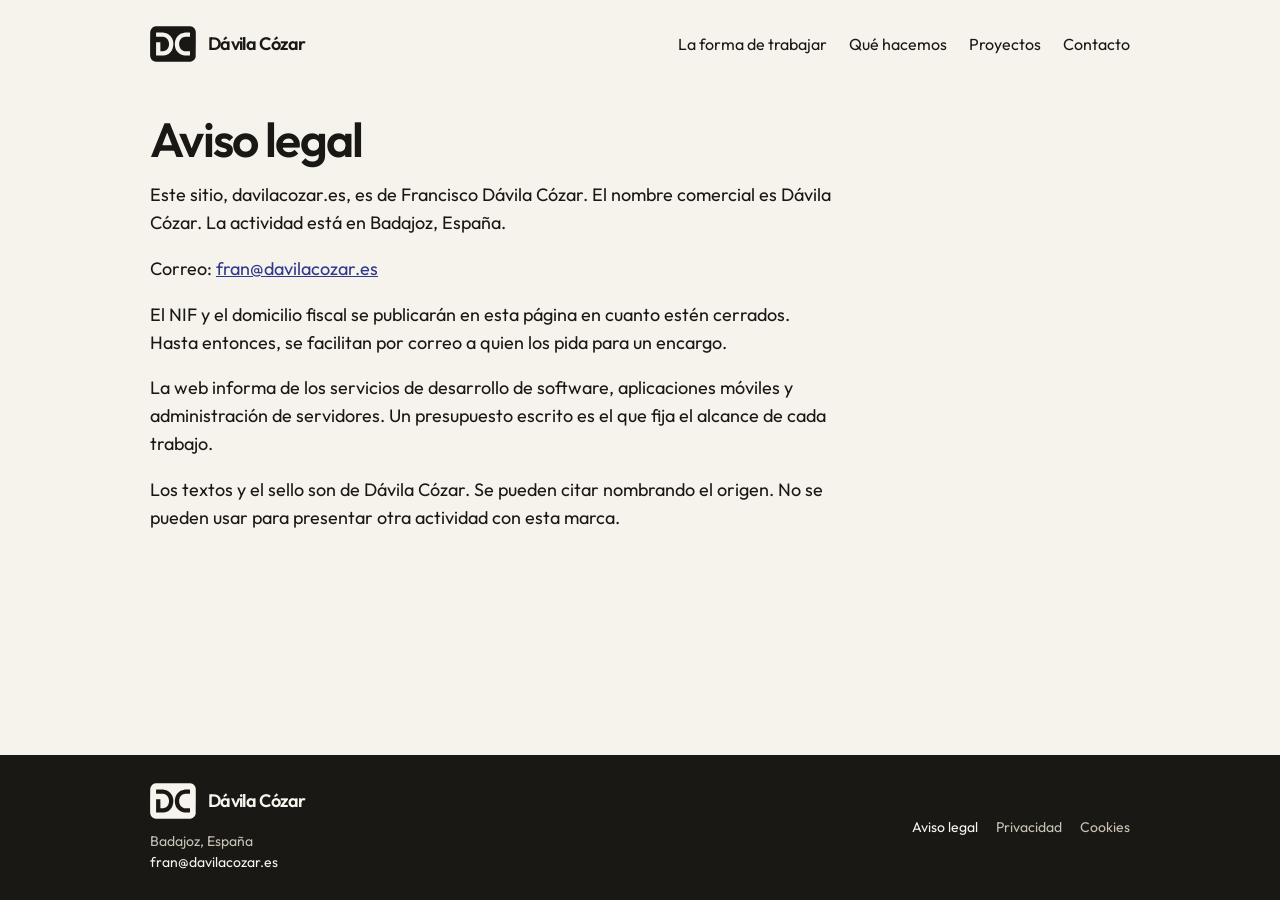
==== aviso-legal.html @ bb6f055c "Reordena la portada alrededor del oficio, los servicios y dos sistemas ya en marcha. Co-authored-by:" ====
<!DOCTYPE html>
<html lang="es">
<head>
  <meta charset="utf-8">
  <meta name="viewport" content="width=device-width, initial-scale=1">
  <title>Aviso legal — Dávila Cózar</title>
  <link rel="icon" href="sello.svg" type="image/svg+xml">
  <link rel="stylesheet" href="site.css">
</head>
<body>
  <header class="wrap site-head">
    <a class="brand" href="./">
      <img src="sello.svg" alt="">
      <span class="name">Dávila Cózar</span>
    </a>
    <nav class="nav" aria-label="Secciones">
      <a href="./#forma">La forma de trabajar</a>
      <a href="./#hacemos">Qué hacemos</a>
      <a href="./#proyectos">Proyectos</a>
      <a href="contacto.html">Contacto</a>
    </nav>
  </header>

  <main class="wrap page prose">
    <h1>Aviso legal</h1>
    <p>Este sitio, davilacozar.es, es de Francisco Dávila Cózar. El nombre comercial es Dávila Cózar. La actividad está en Badajoz, España.</p>
    <p>Correo: <a href="mailto:fran@davilacozar.es">fran@davilacozar.es</a></p>
    <p>El NIF y el domicilio fiscal se publicarán en esta página en cuanto estén cerrados. Hasta entonces, se facilitan por correo a quien los pida para un encargo.</p>
    <p>La web informa de los servicios de desarrollo de software, aplicaciones móviles y administración de servidores. Un presupuesto escrito es el que fija el alcance de cada trabajo.</p>
    <p>Los textos y el sello son de Dávila Cózar. Se pueden citar nombrando el origen. No se pueden usar para presentar otra actividad con esta marca.</p>
  </main>

  <footer class="site-foot">
    <div class="inner">
      <div class="foot-id">
        <a class="brand" href="./">
          <img src="sello-blanco.svg" alt="">
          <span class="name">Dávila Cózar</span>
        </a>
        <p>Badajoz, España<br><a href="mailto:fran@davilacozar.es">fran@davilacozar.es</a></p>
      </div>
      <nav class="legal" aria-label="Información legal">
        <a href="aviso-legal.html" aria-current="page">Aviso legal</a>
        <a href="privacidad.html">Privacidad</a>
        <a href="cookies.html">Cookies</a>
      </nav>
    </div>
  </footer>
</body>
</html>
---- site.css ----
@font-face {
  font-family: Outfit;
  font-style: normal;
  font-weight: 400;
  font-display: swap;
  src: url("fonts/outfit-400.woff2") format("woff2");
}
@font-face {
  font-family: Outfit;
  font-style: normal;
  font-weight: 600;
  font-display: swap;
  src: url("fonts/outfit-600.woff2") format("woff2");
}

:root {
  --ink: #1A1814;
  --paper: #F6F3EC;
  --sheet: #FBF9F4;
  --indigo: #2F3A8C;
  --muted: #6B655C;
  --line: #E3DDD2;
}

* { box-sizing: border-box; }
html { -webkit-font-smoothing: antialiased; }
body {
  margin: 0;
  min-height: 100vh;
  display: flex;
  flex-direction: column;
  background: var(--paper);
  color: var(--ink);
  font-family: Outfit, "Avenir Next", "Segoe UI", sans-serif;
  font-weight: 400;
  font-size: 18px;
  line-height: 1.55;
}
main { flex: 1; }
img { display: block; max-width: 100%; }
a { color: var(--indigo); }
.wrap { width: min(980px, calc(100% - 56px)); margin: 0 auto; }

.site-head {
  display: flex;
  align-items: center;
  justify-content: space-between;
  gap: 24px;
  padding: 26px 0 18px;
}
.brand { display: flex; align-items: center; gap: 12px; color: inherit; text-decoration: none; }
.brand img { height: 36px; width: auto; }
.brand .name { font-weight: 600; font-size: 18px; letter-spacing: -0.035em; line-height: 1; }
.nav { display: flex; gap: 22px; font-size: 16px; }
.nav a { color: var(--ink); text-decoration: none; }
.nav a:hover, .nav a[aria-current="page"] { color: var(--indigo); }

.hero-stage { position: relative; overflow: hidden; }
.hero-photo {
  position: absolute;
  top: -8%;
  right: -4%;
  width: min(54%, 680px);
  height: 116%;
  object-fit: cover;
  object-position: 62% 42%;
  opacity: 0.72;
  pointer-events: none;
  -webkit-mask-image: linear-gradient(90deg, transparent 0%, #000 36%);
  mask-image: linear-gradient(90deg, transparent 0%, #000 36%);
}
.hero { position: relative; padding: 72px 0 36px; }
@media (min-width: 741px) {
  .hero h1 { max-width: min(11em, 50vw); }
  .hero .lead { max-width: min(32em, 46vw); }
}
.kicker { margin: 0 0 14px; color: var(--muted); font-size: 15px; }
h1 {
  margin: 0;
  max-width: 11em;
  font-size: 64px;
  font-weight: 600;
  letter-spacing: -0.035em;
  line-height: 0.98;
}
.lead {
  margin: 28px 0 0;
  max-width: 34em;
  font-size: 20px;
  line-height: 1.5;
}
.hero-cta { margin: 28px 0 0; }
a.button {
  display: inline-block;
  background: var(--ink);
  color: #F7F4EE;
  text-decoration: none;
  font-weight: 600;
  letter-spacing: -0.02em;
  padding: 12px 18px;
}
a.button:hover { background: #2A261F; }

.story {
  padding: 72px 0 12px;
}
.story h2 {
  margin: 0;
  max-width: 14em;
  font-size: 36px;
  font-weight: 600;
  letter-spacing: -0.03em;
  line-height: 1.15;
}
.story p {
  margin: 18px 0 0;
  max-width: 38em;
}

.projects { padding: 12px 0 64px; }
.projects-lead { margin: 8px 0 0; max-width: 36em; color: var(--muted); }
.projects article {
  padding: 28px 0 0;
  border-top: 1px solid var(--line);
  margin-top: 28px;
}
.projects h3 {
  margin: 0;
  font-size: 22px;
  font-weight: 600;
  letter-spacing: -0.03em;
}
.tag { margin: 6px 0 0; color: var(--muted); font-size: 15px; }
.projects p:last-child { margin: 12px 0 0; max-width: 40em; }

.services { padding-bottom: 28px; }
.section-title {
  margin: 56px 0 4px;
  font-size: 28px;
  font-weight: 600;
  letter-spacing: -0.03em;
  line-height: 1.15;
}
.services article {
  display: grid;
  grid-template-columns: 220px 1fr;
  gap: 36px;
  padding: 32px 0;
  border-top: 1px solid var(--line);
}
.services h2 {
  margin: 2px 0 0;
  font-size: 20px;
  font-weight: 600;
  letter-spacing: -0.03em;
  line-height: 1.25;
}
.services p { margin: 0; max-width: 38em; }

.letter { background: var(--sheet); border-top: 1px solid var(--line); }
.letter-inner { padding: 64px 0 72px; }
.letter h2 {
  margin: 0;
  max-width: 14em;
  font-size: 36px;
  font-weight: 600;
  letter-spacing: -0.03em;
  line-height: 1.15;
}
.letter p { margin: 16px 0 0; max-width: 36em; color: var(--muted); }
.letter-mail { margin-top: 22px; font-size: 22px; font-weight: 600; letter-spacing: -0.03em; }
.letter-mail a { color: var(--indigo); text-decoration-thickness: 1px; text-underline-offset: 4px; }

.page { padding: 36px 0 80px; }
.page h1 { font-size: 48px; }
.prose p { max-width: 38em; }
.form { margin-top: 32px; }
.field { margin: 0 0 16px; }
.field label, .fine { display: block; }
.field label { margin-bottom: 6px; font-size: 15px; }
input, textarea {
  width: min(100%, 32em);
  font: inherit;
  color: var(--ink);
  background: var(--sheet);
  border: 1px solid var(--line);
  border-radius: 0;
  padding: 12px 14px;
}
textarea { min-height: 150px; resize: vertical; }
button {
  appearance: none;
  margin-top: 6px;
  background: var(--ink);
  color: #F7F4EE;
  border: 0;
  font: inherit;
  font-weight: 600;
  letter-spacing: -0.02em;
  padding: 12px 18px;
  cursor: pointer;
}
button:hover { background: #2A261F; }
.fine { margin: 16px 0 0; max-width: 36em; color: var(--muted); font-size: 15px; }
.sent { margin: 28px 0 0; font-size: 20px; }
.hp { position: absolute; left: -9999px; height: 0; overflow: hidden; }

.site-foot { background: var(--ink); color: #F7F4EE; margin-top: auto; }
.site-foot .inner {
  width: min(980px, calc(100% - 56px));
  margin: 0 auto;
  padding: 28px 0;
  display: flex;
  align-items: center;
  justify-content: space-between;
  gap: 24px;
}
.site-foot .brand .name { color: #F7F4EE; }
.site-foot .brand img { height: 36px; }
.foot-id p { margin: 12px 0 0; color: #C8C2B6; font-size: 14px; line-height: 1.45; }
.foot-id a { color: #F7F4EE; text-decoration: none; }
.legal { display: flex; gap: 18px; flex-wrap: wrap; }
.legal a { color: #C8C2B6; font-size: 14px; text-decoration: none; }
.legal a:hover, .legal a[aria-current="page"] { color: #F7F4EE; }

@media (max-width: 740px) {
  body { font-size: 17px; }
  .wrap, .site-foot .inner { width: min(980px, calc(100% - 36px)); }
  h1, .page h1 { font-size: 40px; }
  .lead { font-size: 18px; }
  .hero { padding-top: 40px; }
  .hero-photo { display: none; }
  .nav { gap: 14px; font-size: 15px; }
  .services article { grid-template-columns: 1fr; gap: 8px; padding: 26px 0; }
  .letter-inner { padding: 44px 0 52px; }
  .letter h2, .story h2 { font-size: 28px; }
  .story { padding-top: 48px; }
  .nav { gap: 12px; font-size: 14px; }
  .site-foot .inner { align-items: flex-start; flex-direction: column; }
}
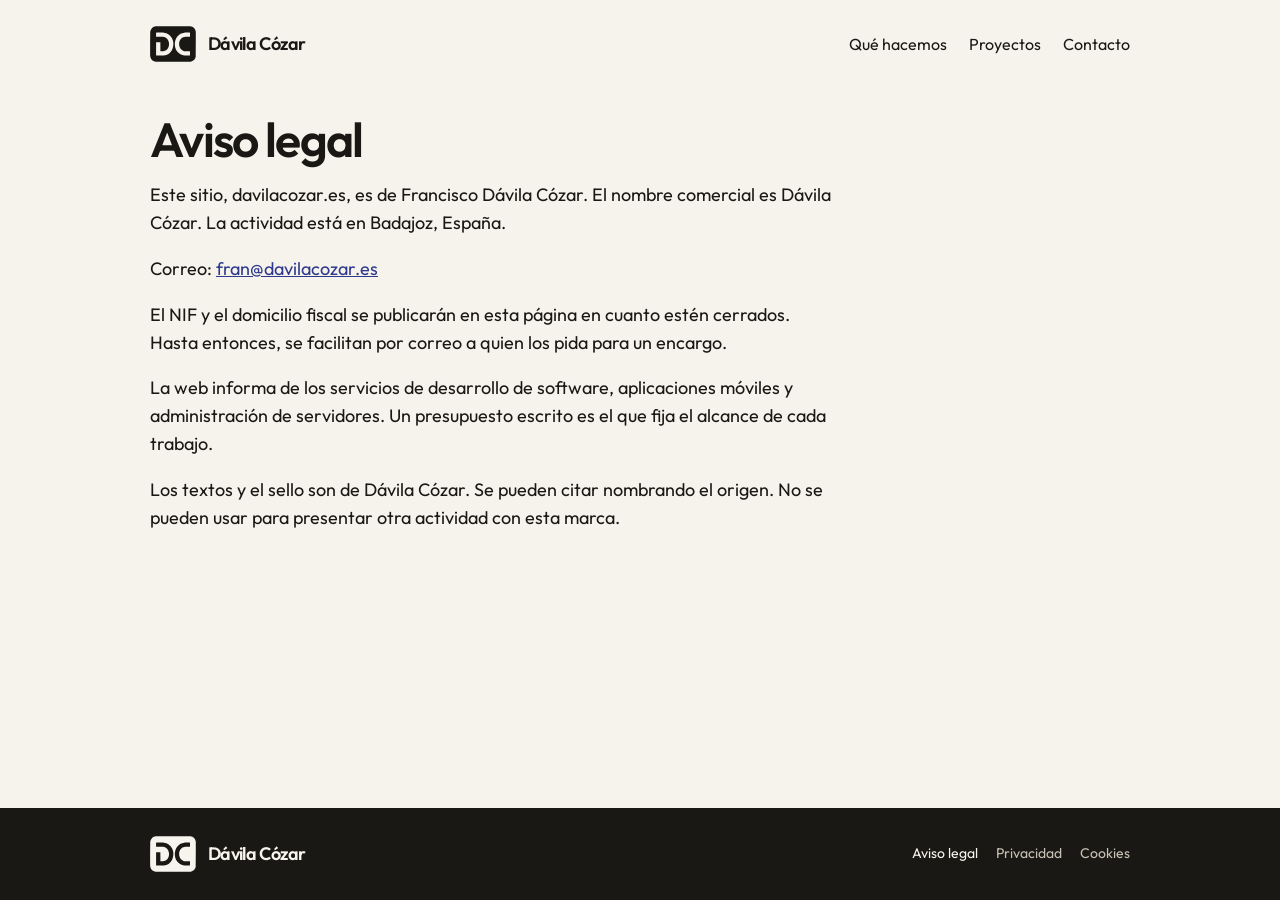
==== commit 2eae6213: "Simplifica la portada: titular directo, tres columnas y los logos de los proyectos. Co-authored-by: " ====
--- a/aviso-legal.html
+++ b/aviso-legal.html
@@ -14,7 +14,6 @@
       <span class="name">Dávila Cózar</span>
     </a>
     <nav class="nav" aria-label="Secciones">
-      <a href="./#forma">La forma de trabajar</a>
       <a href="./#hacemos">Qué hacemos</a>
       <a href="./#proyectos">Proyectos</a>
       <a href="contacto.html">Contacto</a>
@@ -32,13 +31,10 @@
 
   <footer class="site-foot">
     <div class="inner">
-      <div class="foot-id">
-        <a class="brand" href="./">
-          <img src="sello-blanco.svg" alt="">
-          <span class="name">Dávila Cózar</span>
-        </a>
-        <p>Badajoz, España<br><a href="mailto:fran@davilacozar.es">fran@davilacozar.es</a></p>
-      </div>
+      <a class="brand" href="./">
+        <img src="sello-blanco.svg" alt="">
+        <span class="name">Dávila Cózar</span>
+      </a>
       <nav class="legal" aria-label="Información legal">
         <a href="aviso-legal.html" aria-current="page">Aviso legal</a>
         <a href="privacidad.html">Privacidad</a>
--- a/site.css
+++ b/site.css
@@ -20,6 +20,7 @@
   --indigo: #2F3A8C;
   --muted: #6B655C;
   --line: #E3DDD2;
+  --space: 80px;
 }
 
 * { box-sizing: border-box; }
@@ -45,144 +46,116 @@
   display: flex;
   align-items: center;
   justify-content: space-between;
-  gap: 24px;
+  flex-wrap: wrap;
+  gap: 16px 24px;
   padding: 26px 0 18px;
 }
 .brand { display: flex; align-items: center; gap: 12px; color: inherit; text-decoration: none; }
 .brand img { height: 36px; width: auto; }
 .brand .name { font-weight: 600; font-size: 18px; letter-spacing: -0.035em; line-height: 1; }
-.nav { display: flex; gap: 22px; font-size: 16px; }
+.nav { display: flex; flex-wrap: wrap; gap: 12px 22px; font-size: 16px; }
 .nav a { color: var(--ink); text-decoration: none; }
 .nav a:hover, .nav a[aria-current="page"] { color: var(--indigo); }
 
-.hero-stage { position: relative; overflow: hidden; }
-.hero-photo {
+.band { padding: var(--space) 0; }
+.photo-side { position: relative; overflow: hidden; display: flex; flex-direction: column; }
+.side-photo {
   position: absolute;
   top: -8%;
   right: -4%;
-  width: min(54%, 680px);
+  width: min(50%, 640px);
   height: 116%;
   object-fit: cover;
   object-position: 62% 42%;
   opacity: 0.72;
   pointer-events: none;
-  -webkit-mask-image: linear-gradient(90deg, transparent 0%, #000 36%);
-  mask-image: linear-gradient(90deg, transparent 0%, #000 36%);
-}
-.hero { position: relative; padding: 72px 0 36px; }
-@media (min-width: 741px) {
-  .hero h1 { max-width: min(11em, 50vw); }
-  .hero .lead { max-width: min(32em, 46vw); }
-}
-.kicker { margin: 0 0 14px; color: var(--muted); font-size: 15px; }
+  -webkit-mask-image: linear-gradient(90deg, transparent 0%, #000 40%);
+  mask-image: linear-gradient(90deg, transparent 0%, #000 40%);
+}
+.pos-projects { object-position: 18% 78%; }
+.pos-contact { object-position: 78% 24%; }
+.hero, .photo-side .wrap { position: relative; }
+.photo-side .wrap > *,
+.hero > * { max-width: min(34em, 46vw); }
+
 h1 {
   margin: 0;
-  max-width: 11em;
-  font-size: 64px;
+  font-size: clamp(40px, 6vw, 64px);
   font-weight: 600;
   letter-spacing: -0.035em;
   line-height: 0.98;
 }
 .lead {
-  margin: 28px 0 0;
-  max-width: 34em;
+  margin: 22px 0 0;
   font-size: 20px;
   line-height: 1.5;
 }
-.hero-cta { margin: 28px 0 0; }
-a.button {
-  display: inline-block;
-  background: var(--ink);
-  color: #F7F4EE;
-  text-decoration: none;
-  font-weight: 600;
-  letter-spacing: -0.02em;
-  padding: 12px 18px;
-}
-a.button:hover { background: #2A261F; }
-
-.story {
-  padding: 72px 0 12px;
-}
-.story h2 {
-  margin: 0;
-  max-width: 14em;
-  font-size: 36px;
+.section-title {
+  margin: 0;
+  font-size: clamp(28px, 4vw, 36px);
   font-weight: 600;
   letter-spacing: -0.03em;
   line-height: 1.15;
 }
-.story p {
-  margin: 18px 0 0;
-  max-width: 38em;
-}
-
-.projects { padding: 12px 0 64px; }
-.projects-lead { margin: 8px 0 0; max-width: 36em; color: var(--muted); }
-.projects article {
-  padding: 28px 0 0;
+.section-lead { margin: 14px 0 0; color: var(--muted); }
+
+.cards {
+  display: grid;
+  grid-template-columns: repeat(3, 1fr);
+  gap: 20px;
+  margin-top: 28px;
+}
+.card {
+  position: relative;
+  overflow: hidden;
+  min-height: 340px;
+  padding: 28px 22px 22px;
+  background: var(--sheet);
+  border: 1px solid var(--line);
+}
+.card::before {
+  content: "";
+  position: absolute;
+  inset: 0;
+  background: url("fondo.jpg") center / cover no-repeat;
+  opacity: 0.85;
+  -webkit-mask-image: linear-gradient(#000 0%, #000 24%, transparent 64%);
+  mask-image: linear-gradient(#000 0%, #000 24%, transparent 64%);
+}
+.card:nth-child(1)::before { background-position: 12% 35%; }
+.card:nth-child(2)::before { background-position: 55% 62%; }
+.card:nth-child(3)::before { background-position: 88% 28%; }
+.card h3, .card ul { position: relative; }
+.card h3 {
+  margin: 0;
+  font-size: 22px;
+  font-weight: 600;
+  letter-spacing: -0.03em;
+  line-height: 1.2;
+}
+.card ul { margin: 18px 0 0; padding: 0; list-style: none; }
+.card li {
+  padding: 10px 0;
   border-top: 1px solid var(--line);
-  margin-top: 28px;
-}
-.projects h3 {
-  margin: 0;
-  font-size: 22px;
-  font-weight: 600;
-  letter-spacing: -0.03em;
-}
-.tag { margin: 6px 0 0; color: var(--muted); font-size: 15px; }
-.projects p:last-child { margin: 12px 0 0; max-width: 40em; }
-
-.services { padding-bottom: 28px; }
-.section-title {
-  margin: 56px 0 4px;
-  font-size: 28px;
-  font-weight: 600;
-  letter-spacing: -0.03em;
-  line-height: 1.15;
-}
-.services article {
-  display: grid;
-  grid-template-columns: 220px 1fr;
-  gap: 36px;
-  padding: 32px 0;
-  border-top: 1px solid var(--line);
-}
-.services h2 {
-  margin: 2px 0 0;
-  font-size: 20px;
-  font-weight: 600;
-  letter-spacing: -0.03em;
-  line-height: 1.25;
-}
-.services p { margin: 0; max-width: 38em; }
-
-.letter { background: var(--sheet); border-top: 1px solid var(--line); }
-.letter-inner { padding: 64px 0 72px; }
-.letter h2 {
-  margin: 0;
-  max-width: 14em;
-  font-size: 36px;
-  font-weight: 600;
-  letter-spacing: -0.03em;
-  line-height: 1.15;
-}
-.letter p { margin: 16px 0 0; max-width: 36em; color: var(--muted); }
-.letter-mail { margin-top: 22px; font-size: 22px; font-weight: 600; letter-spacing: -0.03em; }
-.letter-mail a { color: var(--indigo); text-decoration-thickness: 1px; text-underline-offset: 4px; }
-
-.page { padding: 36px 0 80px; }
-.page h1 { font-size: 48px; }
-.prose p { max-width: 38em; }
-.form { margin-top: 32px; }
+  font-size: 16px;
+}
+
+.cases { display: grid; gap: 32px; margin-top: 32px; }
+.cases article { display: grid; gap: 12px; }
+.case-logo { height: 48px; width: auto; max-width: min(220px, 100%); object-fit: contain; object-position: left center; }
+.cases p { margin: 0; }
+
+.letter { background: var(--sheet); }
+.form { margin-top: 28px; }
 .field { margin: 0 0 16px; }
 .field label, .fine { display: block; }
 .field label { margin-bottom: 6px; font-size: 15px; }
 input, textarea {
-  width: min(100%, 32em);
+  width: 100%;
+  max-width: 32em;
   font: inherit;
   color: var(--ink);
-  background: var(--sheet);
+  background: var(--paper);
   border: 1px solid var(--line);
   border-radius: 0;
   padding: 12px 14px;
@@ -205,6 +178,10 @@
 .sent { margin: 28px 0 0; font-size: 20px; }
 .hp { position: absolute; left: -9999px; height: 0; overflow: hidden; }
 
+.page { padding: 36px 0 80px; }
+.page h1 { font-size: clamp(36px, 5vw, 48px); }
+.prose p { max-width: 38em; }
+
 .site-foot { background: var(--ink); color: #F7F4EE; margin-top: auto; }
 .site-foot .inner {
   width: min(980px, calc(100% - 56px));
@@ -213,28 +190,39 @@
   display: flex;
   align-items: center;
   justify-content: space-between;
-  gap: 24px;
+  flex-wrap: wrap;
+  gap: 18px 24px;
 }
 .site-foot .brand .name { color: #F7F4EE; }
 .site-foot .brand img { height: 36px; }
-.foot-id p { margin: 12px 0 0; color: #C8C2B6; font-size: 14px; line-height: 1.45; }
-.foot-id a { color: #F7F4EE; text-decoration: none; }
 .legal { display: flex; gap: 18px; flex-wrap: wrap; }
 .legal a { color: #C8C2B6; font-size: 14px; text-decoration: none; }
 .legal a:hover, .legal a[aria-current="page"] { color: #F7F4EE; }
 
+@media (max-width: 680px) {
+  .cards { grid-template-columns: 1fr; }
+  .card { min-height: 0; }
+}
+
 @media (max-width: 740px) {
+  :root { --space: 48px; }
   body { font-size: 17px; }
-  .wrap, .site-foot .inner { width: min(980px, calc(100% - 36px)); }
-  h1, .page h1 { font-size: 40px; }
+  .wrap, .site-foot .inner { width: min(980px, calc(100% - 32px)); }
   .lead { font-size: 18px; }
-  .hero { padding-top: 40px; }
-  .hero-photo { display: none; }
-  .nav { gap: 14px; font-size: 15px; }
-  .services article { grid-template-columns: 1fr; gap: 8px; padding: 26px 0; }
-  .letter-inner { padding: 44px 0 52px; }
-  .letter h2, .story h2 { font-size: 28px; }
-  .story { padding-top: 48px; }
-  .nav { gap: 12px; font-size: 14px; }
-  .site-foot .inner { align-items: flex-start; flex-direction: column; }
-}
+  .site-head { align-items: flex-start; }
+  .nav { gap: 10px 16px; font-size: 15px; }
+  .side-photo {
+    position: relative;
+    order: 2;
+    top: auto;
+    right: auto;
+    width: min(980px, calc(100% - 32px));
+    height: 190px;
+    margin: 28px auto 0;
+    opacity: 0.9;
+    -webkit-mask-image: none;
+    mask-image: none;
+  }
+  .photo-side .wrap > *,
+  .hero > * { max-width: none; }
+}
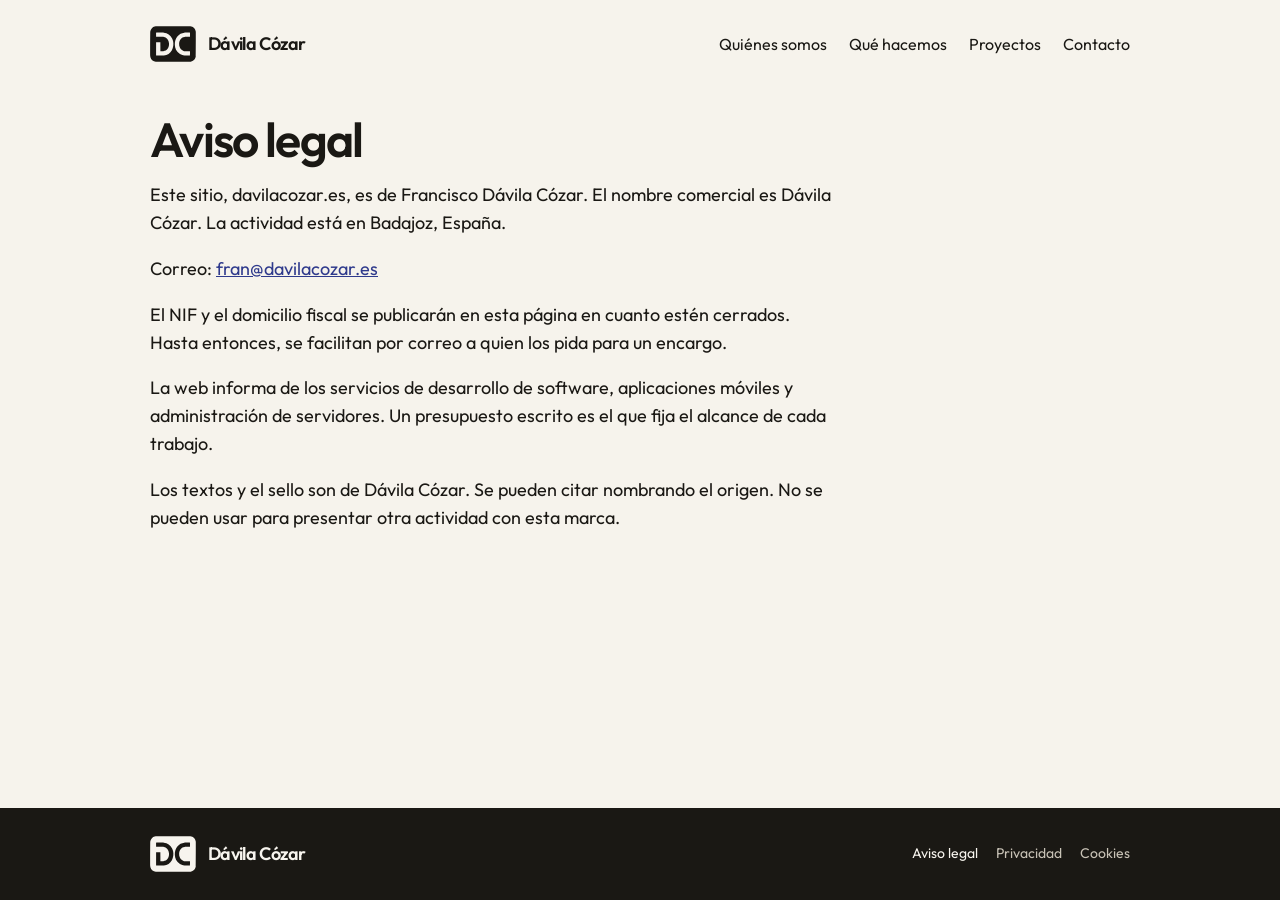
==== commit 063aac0d: "Añade Quiénes somos con el texto de los veinte años de oficio. Co-authored-by: Cursor <cursoragent@c" ====
--- a/aviso-legal.html
+++ b/aviso-legal.html
@@ -5,7 +5,7 @@
   <meta name="viewport" content="width=device-width, initial-scale=1">
   <title>Aviso legal — Dávila Cózar</title>
   <link rel="icon" href="sello.svg" type="image/svg+xml">
-  <link rel="stylesheet" href="site.css">
+  <link rel="stylesheet" href="site.css?v=7">
 </head>
 <body>
   <header class="wrap site-head">
@@ -14,6 +14,7 @@
       <span class="name">Dávila Cózar</span>
     </a>
     <nav class="nav" aria-label="Secciones">
+      <a href="./#quienes">Quiénes somos</a>
       <a href="./#hacemos">Qué hacemos</a>
       <a href="./#proyectos">Proyectos</a>
       <a href="contacto.html">Contacto</a>
--- a/site.css
+++ b/site.css
@@ -58,25 +58,22 @@
 .nav a:hover, .nav a[aria-current="page"] { color: var(--indigo); }
 
 .band { padding: var(--space) 0; }
-.photo-side { position: relative; overflow: hidden; display: flex; flex-direction: column; }
-.side-photo {
-  position: absolute;
-  top: -8%;
-  right: -4%;
-  width: min(50%, 640px);
-  height: 116%;
-  object-fit: cover;
-  object-position: 62% 42%;
-  opacity: 0.72;
-  pointer-events: none;
-  -webkit-mask-image: linear-gradient(90deg, transparent 0%, #000 40%);
-  mask-image: linear-gradient(90deg, transparent 0%, #000 40%);
-}
-.pos-projects { object-position: 18% 78%; }
-.pos-contact { object-position: 78% 24%; }
+.photo-side {
+  background-color: var(--paper);
+  background-image:
+    linear-gradient(90deg, rgba(246,243,236,0.94) 0%, rgba(246,243,236,0.82) 42%, rgba(246,243,236,0.45) 100%),
+    url("fondo.jpg");
+  background-repeat: no-repeat;
+  background-size: cover;
+  background-position: center, 72% center;
+}
+.pos-projects { background-position: center, 18% 80%; }
 .hero, .photo-side .wrap { position: relative; }
-.photo-side .wrap > *,
-.hero > * { max-width: min(34em, 46vw); }
+.hero > *,
+.photo-side .section-title,
+.photo-side .section-lead,
+.photo-side .cases,
+.photo-side .form { max-width: 36em; }
 
 h1 {
   margin: 0;
@@ -98,6 +95,7 @@
   line-height: 1.15;
 }
 .section-lead { margin: 14px 0 0; color: var(--muted); }
+.about p { margin: 18px 0 0; max-width: 40em; }
 
 .cards {
   display: grid;
@@ -106,26 +104,17 @@
   margin-top: 28px;
 }
 .card {
-  position: relative;
-  overflow: hidden;
-  min-height: 340px;
   padding: 28px 22px 22px;
+  border: 1px solid var(--line);
   background: var(--sheet);
-  border: 1px solid var(--line);
-}
-.card::before {
-  content: "";
-  position: absolute;
-  inset: 0;
-  background: url("fondo.jpg") center / cover no-repeat;
-  opacity: 0.85;
-  -webkit-mask-image: linear-gradient(#000 0%, #000 24%, transparent 64%);
-  mask-image: linear-gradient(#000 0%, #000 24%, transparent 64%);
-}
-.card:nth-child(1)::before { background-position: 12% 35%; }
-.card:nth-child(2)::before { background-position: 55% 62%; }
-.card:nth-child(3)::before { background-position: 88% 28%; }
-.card h3, .card ul { position: relative; }
+}
+.card-icon {
+  display: block;
+  width: 56px;
+  height: 56px;
+  margin: 0 0 18px;
+  color: var(--ink);
+}
 .card h3 {
   margin: 0;
   font-size: 22px;
@@ -145,7 +134,13 @@
 .case-logo { height: 48px; width: auto; max-width: min(220px, 100%); object-fit: contain; object-position: left center; }
 .cases p { margin: 0; }
 
-.letter { background: var(--sheet); }
+.letter.photo-side {
+  background-color: var(--sheet);
+  background-image:
+    linear-gradient(90deg, rgba(251,249,244,0.94) 0%, rgba(251,249,244,0.8) 46%, rgba(251,249,244,0.42) 100%),
+    url("fondo.jpg");
+  background-position: center, 78% 30%;
+}
 .form { margin-top: 28px; }
 .field { margin: 0 0 16px; }
 .field label, .fine { display: block; }
@@ -199,30 +194,24 @@
 .legal a { color: #C8C2B6; font-size: 14px; text-decoration: none; }
 .legal a:hover, .legal a[aria-current="page"] { color: #F7F4EE; }
 
-@media (max-width: 680px) {
-  .cards { grid-template-columns: 1fr; }
-  .card { min-height: 0; }
-}
-
-@media (max-width: 740px) {
+@media (max-width: 640px) {
   :root { --space: 48px; }
   body { font-size: 17px; }
   .wrap, .site-foot .inner { width: min(980px, calc(100% - 32px)); }
   .lead { font-size: 18px; }
   .site-head { align-items: flex-start; }
   .nav { gap: 10px 16px; font-size: 15px; }
-  .side-photo {
-    position: relative;
-    order: 2;
-    top: auto;
-    right: auto;
-    width: min(980px, calc(100% - 32px));
-    height: 190px;
-    margin: 28px auto 0;
-    opacity: 0.9;
-    -webkit-mask-image: none;
-    mask-image: none;
+  .cards { grid-template-columns: 1fr; }
+  .photo-side,
+  .letter.photo-side {
+    background-image:
+      linear-gradient(180deg, rgba(246,243,236,0.9), rgba(246,243,236,0.78)),
+      url("fondo.jpg");
+    background-position: center, center;
   }
-  .photo-side .wrap > *,
-  .hero > * { max-width: none; }
-}
+  .hero > *,
+  .photo-side .section-title,
+  .photo-side .section-lead,
+  .photo-side .cases,
+  .photo-side .form { max-width: none; }
+}
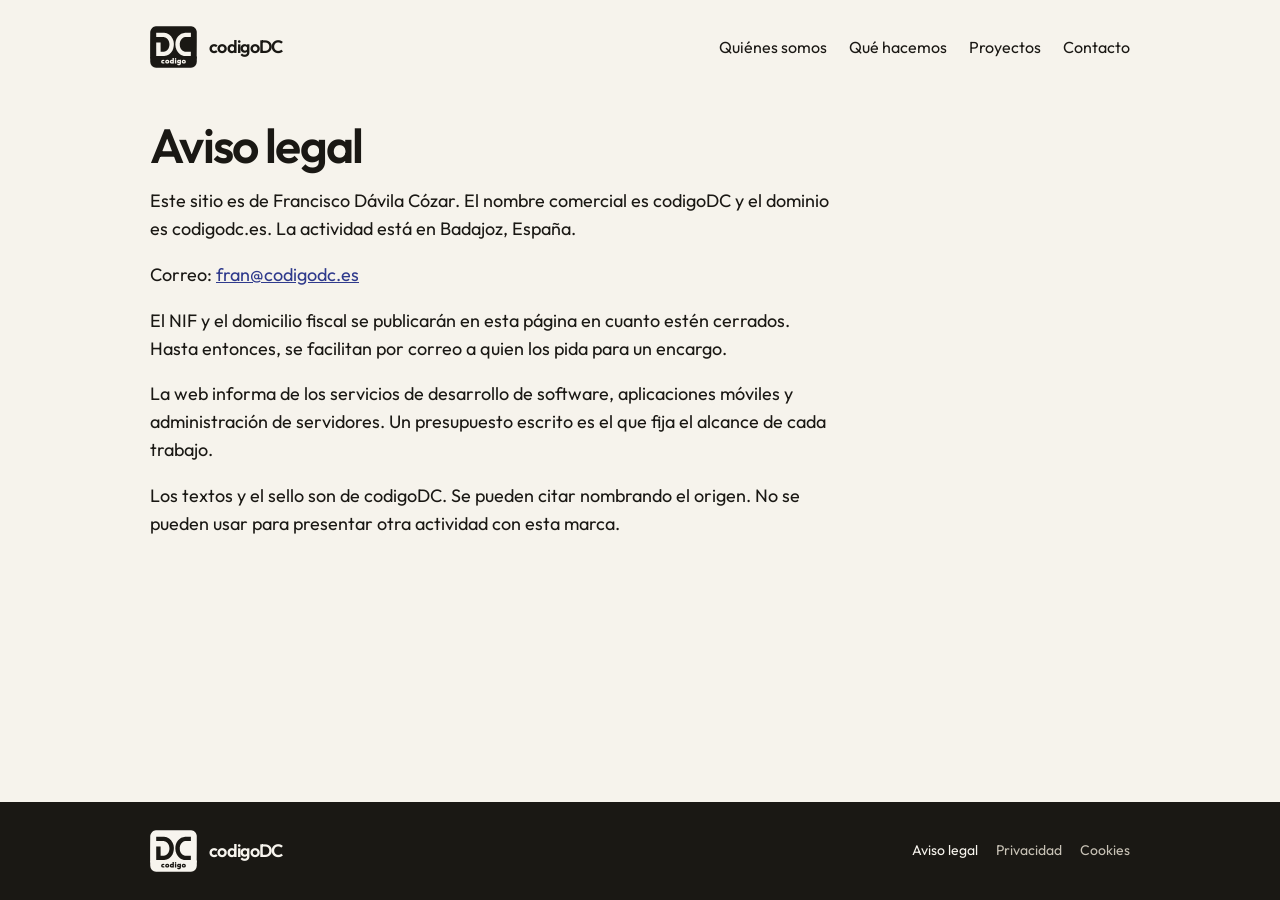
==== commit 41196e78: "Pasa la marca pública a codigoDC. Co-authored-by: Cursor <cursoragent@cursor.com>" ====
--- a/aviso-legal.html
+++ b/aviso-legal.html
@@ -3,15 +3,15 @@
 <head>
   <meta charset="utf-8">
   <meta name="viewport" content="width=device-width, initial-scale=1">
-  <title>Aviso legal — Dávila Cózar</title>
+  <title>Aviso legal — codigoDC</title>
   <link rel="icon" href="sello.svg" type="image/svg+xml">
-  <link rel="stylesheet" href="site.css?v=7">
+  <link rel="stylesheet" href="site.css?v=9">
 </head>
 <body>
   <header class="wrap site-head">
     <a class="brand" href="./">
       <img src="sello.svg" alt="">
-      <span class="name">Dávila Cózar</span>
+      <span class="name">codigoDC</span>
     </a>
     <nav class="nav" aria-label="Secciones">
       <a href="./#quienes">Quiénes somos</a>
@@ -23,18 +23,18 @@
 
   <main class="wrap page prose">
     <h1>Aviso legal</h1>
-    <p>Este sitio, davilacozar.es, es de Francisco Dávila Cózar. El nombre comercial es Dávila Cózar. La actividad está en Badajoz, España.</p>
-    <p>Correo: <a href="mailto:fran@davilacozar.es">fran@davilacozar.es</a></p>
+    <p>Este sitio es de Francisco Dávila Cózar. El nombre comercial es codigoDC y el dominio es codigodc.es. La actividad está en Badajoz, España.</p>
+    <p>Correo: <a href="mailto:fran@codigodc.es">fran@codigodc.es</a></p>
     <p>El NIF y el domicilio fiscal se publicarán en esta página en cuanto estén cerrados. Hasta entonces, se facilitan por correo a quien los pida para un encargo.</p>
     <p>La web informa de los servicios de desarrollo de software, aplicaciones móviles y administración de servidores. Un presupuesto escrito es el que fija el alcance de cada trabajo.</p>
-    <p>Los textos y el sello son de Dávila Cózar. Se pueden citar nombrando el origen. No se pueden usar para presentar otra actividad con esta marca.</p>
+    <p>Los textos y el sello son de codigoDC. Se pueden citar nombrando el origen. No se pueden usar para presentar otra actividad con esta marca.</p>
   </main>
 
   <footer class="site-foot">
     <div class="inner">
       <a class="brand" href="./">
         <img src="sello-blanco.svg" alt="">
-        <span class="name">Dávila Cózar</span>
+        <span class="name">codigoDC</span>
       </a>
       <nav class="legal" aria-label="Información legal">
         <a href="aviso-legal.html" aria-current="page">Aviso legal</a>
--- a/site.css
+++ b/site.css
@@ -51,7 +51,7 @@
   padding: 26px 0 18px;
 }
 .brand { display: flex; align-items: center; gap: 12px; color: inherit; text-decoration: none; }
-.brand img { height: 36px; width: auto; }
+.brand img { height: 42px; width: auto; }
 .brand .name { font-weight: 600; font-size: 18px; letter-spacing: -0.035em; line-height: 1; }
 .nav { display: flex; flex-wrap: wrap; gap: 12px 22px; font-size: 16px; }
 .nav a { color: var(--ink); text-decoration: none; }
@@ -170,7 +170,9 @@
 }
 button:hover { background: #2A261F; }
 .fine { margin: 16px 0 0; max-width: 36em; color: var(--muted); font-size: 15px; }
-.sent { margin: 28px 0 0; font-size: 20px; }
+.sent { margin: 28px 0 0; max-width: 36em; font-size: 20px; }
+.form-error { margin: 0 0 12px; max-width: 36em; font-size: 15px; }
+button:disabled { opacity: 0.55; cursor: wait; }
 .hp { position: absolute; left: -9999px; height: 0; overflow: hidden; }
 
 .page { padding: 36px 0 80px; }
@@ -189,7 +191,7 @@
   gap: 18px 24px;
 }
 .site-foot .brand .name { color: #F7F4EE; }
-.site-foot .brand img { height: 36px; }
+.site-foot .brand img { height: 42px; }
 .legal { display: flex; gap: 18px; flex-wrap: wrap; }
 .legal a { color: #C8C2B6; font-size: 14px; text-decoration: none; }
 .legal a:hover, .legal a[aria-current="page"] { color: #F7F4EE; }
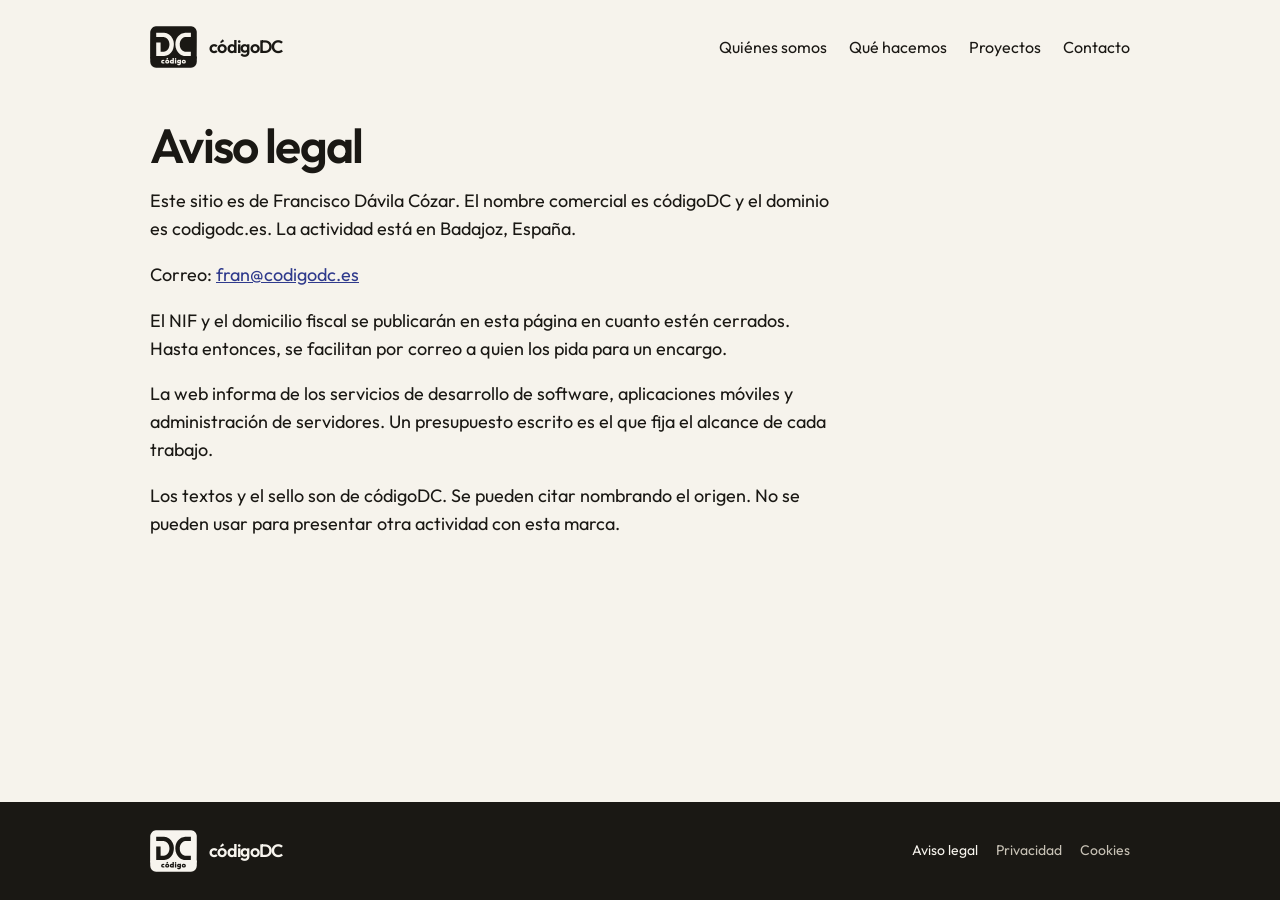
==== commit b840fc11: "Añade la tilde de código en el nombre y en el sello. Co-authored-by: Cursor <cursoragent@cursor.com>" ====
--- a/aviso-legal.html
+++ b/aviso-legal.html
@@ -3,15 +3,15 @@
 <head>
   <meta charset="utf-8">
   <meta name="viewport" content="width=device-width, initial-scale=1">
-  <title>Aviso legal — codigoDC</title>
-  <link rel="icon" href="sello.svg" type="image/svg+xml">
+  <title>Aviso legal — códigoDC</title>
+  <link rel="icon" href="sello.svg?v=2" type="image/svg+xml">
   <link rel="stylesheet" href="site.css?v=9">
 </head>
 <body>
   <header class="wrap site-head">
     <a class="brand" href="./">
-      <img src="sello.svg" alt="">
-      <span class="name">codigoDC</span>
+      <img src="sello.svg?v=2" alt="">
+      <span class="name">códigoDC</span>
     </a>
     <nav class="nav" aria-label="Secciones">
       <a href="./#quienes">Quiénes somos</a>
@@ -23,18 +23,18 @@
 
   <main class="wrap page prose">
     <h1>Aviso legal</h1>
-    <p>Este sitio es de Francisco Dávila Cózar. El nombre comercial es codigoDC y el dominio es codigodc.es. La actividad está en Badajoz, España.</p>
+    <p>Este sitio es de Francisco Dávila Cózar. El nombre comercial es códigoDC y el dominio es codigodc.es. La actividad está en Badajoz, España.</p>
     <p>Correo: <a href="mailto:fran@codigodc.es">fran@codigodc.es</a></p>
     <p>El NIF y el domicilio fiscal se publicarán en esta página en cuanto estén cerrados. Hasta entonces, se facilitan por correo a quien los pida para un encargo.</p>
     <p>La web informa de los servicios de desarrollo de software, aplicaciones móviles y administración de servidores. Un presupuesto escrito es el que fija el alcance de cada trabajo.</p>
-    <p>Los textos y el sello son de codigoDC. Se pueden citar nombrando el origen. No se pueden usar para presentar otra actividad con esta marca.</p>
+    <p>Los textos y el sello son de códigoDC. Se pueden citar nombrando el origen. No se pueden usar para presentar otra actividad con esta marca.</p>
   </main>
 
   <footer class="site-foot">
     <div class="inner">
       <a class="brand" href="./">
-        <img src="sello-blanco.svg" alt="">
-        <span class="name">codigoDC</span>
+        <img src="sello-blanco.svg?v=2" alt="">
+        <span class="name">códigoDC</span>
       </a>
       <nav class="legal" aria-label="Información legal">
         <a href="aviso-legal.html" aria-current="page">Aviso legal</a>
